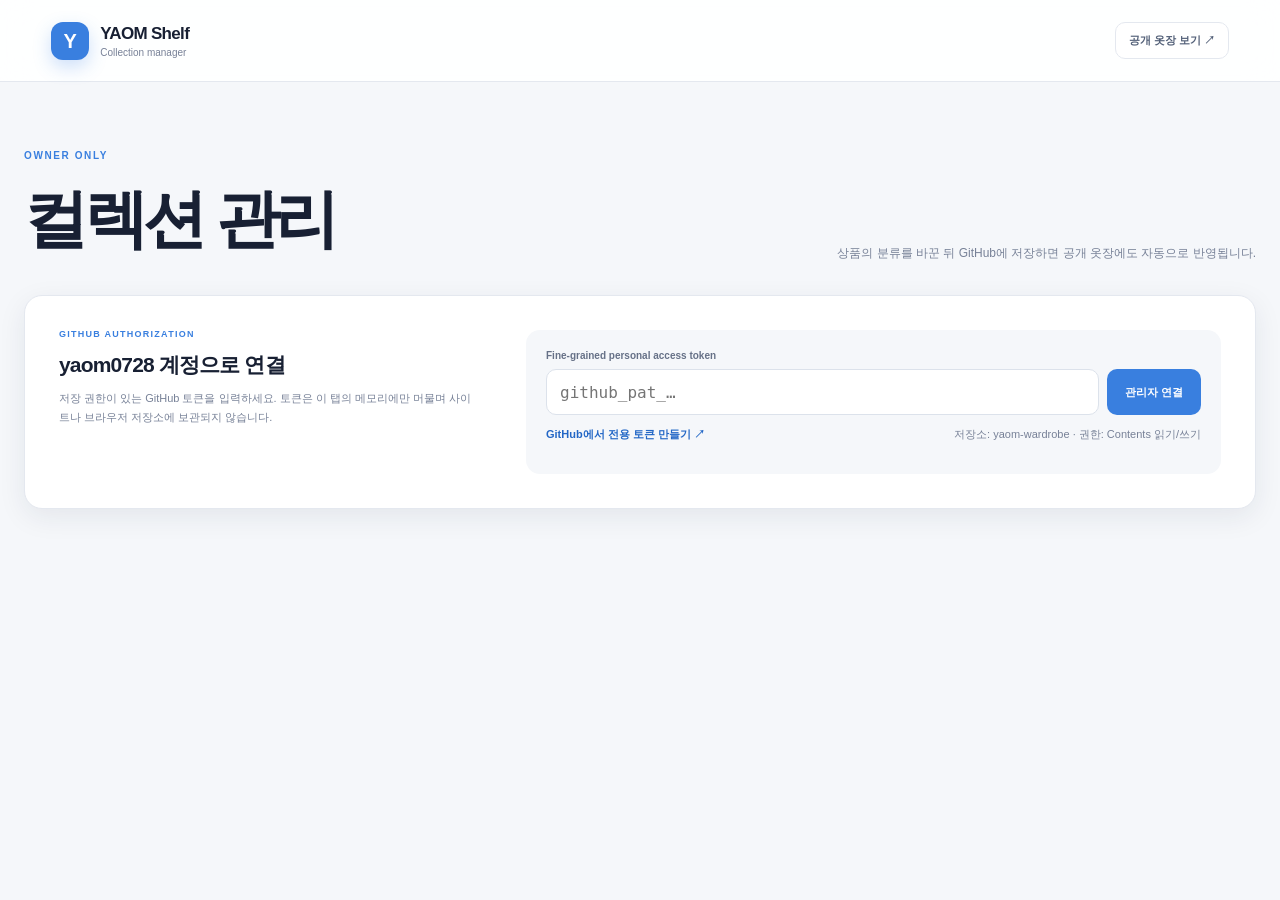
==== admin.html @ 5f0b9f29 "Add owner-only collection manager" ====
<!doctype html>
<html lang="ko">
<head>
  <meta charset="UTF-8">
  <meta name="viewport" content="width=device-width,initial-scale=1">
  <meta name="robots" content="noindex,nofollow">
  <meta name="theme-color" content="#f5f7fa">
  <title>야옴 옷장 — 컬렉션 관리</title>
  <link rel="preconnect" href="https://booth.pximg.net">
  <link rel="stylesheet" href="styles.css?v=20260920-admin">
  <link rel="stylesheet" href="theme.css?v=20260920-admin">
  <link rel="stylesheet" href="admin.css?v=20260920-admin">
</head>
<body class="admin-page">
  <header class="admin-header">
    <a class="admin-brand" href="./"><span class="brand-mark">Y</span><span><strong>YAOM Shelf</strong><small>Collection manager</small></span></a>
    <a class="back-link" href="./">공개 옷장 보기 ↗</a>
  </header>

  <main class="admin-shell">
    <section class="admin-intro">
      <p>OWNER ONLY</p>
      <h1>컬렉션 관리</h1>
      <span>상품의 분류를 바꾼 뒤 GitHub에 저장하면 공개 옷장에도 자동으로 반영됩니다.</span>
    </section>

    <section id="login-panel" class="login-panel" aria-labelledby="login-title">
      <div>
        <p class="panel-label">GITHUB AUTHORIZATION</p>
        <h2 id="login-title">yaom0728 계정으로 연결</h2>
        <p>저장 권한이 있는 GitHub 토큰을 입력하세요. 토큰은 이 탭의 메모리에만 머물며 사이트나 브라우저 저장소에 보관되지 않습니다.</p>
      </div>
      <div class="token-box">
        <label for="github-token">Fine-grained personal access token</label>
        <div><input id="github-token" type="password" autocomplete="off" spellcheck="false" placeholder="github_pat_…"><button id="connect" type="button">관리자 연결</button></div>
        <p><a href="https://github.com/settings/personal-access-tokens/new" target="_blank" rel="noopener">GitHub에서 전용 토큰 만들기 ↗</a><span>저장소: yaom-wardrobe · 권한: Contents 읽기/쓰기</span></p>
        <strong id="login-message" class="form-message" role="status"></strong>
      </div>
    </section>

    <section id="editor" class="editor" hidden>
      <div class="owner-strip">
        <div><span class="owner-dot"></span><strong id="owner-name">yaom0728</strong><small>관리자 연결됨</small></div>
        <button id="disconnect" type="button">연결 해제</button>
      </div>

      <div class="editor-toolbar">
        <label class="admin-search" for="admin-search"><span>⌕</span><input id="admin-search" type="search" placeholder="상품명 · 판매자 · 상품 번호 검색"></label>
        <select id="admin-category" aria-label="카테고리 필터"><option value="">모든 카테고리</option></select>
        <label class="changed-toggle"><input id="changed-only" type="checkbox"><span>변경한 상품만</span></label>
      </div>

      <div class="editor-summary">
        <p><strong id="admin-count">0</strong>개의 상품</p>
        <p><strong id="changed-count">0</strong>개 변경됨</p>
      </div>

      <div id="admin-grid" class="admin-grid"></div>
      <div id="admin-empty" class="admin-empty" hidden>조건에 맞는 상품이 없어요.</div>

      <div class="save-dock">
        <div><strong id="dock-count">변경 사항 없음</strong><span>저장하면 GitHub Pages에 수 분 내 반영됩니다.</span></div>
        <button id="save-collections" type="button" disabled>컬렉션 저장</button>
      </div>
      <p id="save-message" class="save-message" role="status"></p>
    </section>
  </main>

  <script src="data.js?v=20260920-admin"></script>
  <script src="admin.js?v=20260920-admin"></script>
</body>
</html>
---- styles.css ----
:root{--bg:#f5f7fa;--surface:#fff;--soft:#f0f3f7;--soft-blue:#eaf2ff;--ink:#182033;--muted:#778197;--line:#e4e8ef;--accent:#367ee8;--accent-strong:#2368d1;--danger:#e3505b;--sidebar:270px;--columns:4;--radius:14px;--shadow:0 8px 28px rgba(28,43,70,.08)}
*{box-sizing:border-box}html{scroll-behavior:smooth}body{margin:0;background:var(--bg);color:var(--ink);font-family:"Pretendard Variable","Pretendard","Noto Sans KR",Arial,sans-serif;-webkit-font-smoothing:antialiased}button,input,select{font:inherit}button,select{cursor:pointer}a{color:inherit}.mobile-menu,.scrim{display:none}
.sidebar{position:fixed;inset:0 auto 0 0;width:var(--sidebar);background:#f8f9fb;border-right:1px solid var(--line);z-index:30;display:flex;flex-direction:column}.brand{height:82px;display:flex;align-items:center;gap:12px;padding:0 24px;text-decoration:none}.brand-mark{display:grid;place-items:center;width:38px;height:38px;border-radius:12px;background:var(--accent);color:#fff;font:900 20px/1 Arial;box-shadow:0 7px 18px rgba(54,126,232,.25)}.brand strong{display:block;font-size:18px;letter-spacing:-.035em}.brand small{display:block;color:var(--muted);font-size:11px;margin-top:4px}.side-scroll{overflow:auto;padding:10px 16px 28px}.side-section{margin-bottom:26px}.side-label{margin:0 10px 9px;color:#8690a3;font-size:10px;font-weight:800;letter-spacing:.04em}.side-nav{display:grid;gap:3px}.side-item{width:100%;height:44px;padding:0 12px;border:0;border-radius:11px;background:transparent;color:#4d586e;display:grid;grid-template-columns:25px 1fr auto;align-items:center;text-align:left;font-size:13px;transition:.16s}.side-item:hover{background:#eef1f5;color:var(--ink)}.side-item.active{background:var(--soft-blue);color:var(--accent-strong);font-weight:800}.side-item b{color:#929bad;font-size:11px;font-weight:600}.side-item.active b{color:var(--accent)}.side-icon{display:grid;place-items:center;width:20px;height:20px;font:800 13px/1 Arial}.side-note{border-top:1px solid var(--line);padding-top:23px}.side-note p:last-child{margin:0 10px;color:#929bad;font-size:11px;line-height:1.7}.sidebar-foot{margin-top:auto;height:60px;border-top:1px solid var(--line);display:flex;align-items:center;padding:0 26px;gap:8px;color:#667187;font-size:11px}.sidebar-foot small{margin-left:auto;color:#98a1b2;font-size:9px}.sync-dot{width:7px;height:7px;border-radius:50%;background:#53bd86;box-shadow:0 0 0 4px rgba(83,189,134,.12)}
.workspace{margin-left:var(--sidebar);min-height:100vh}.topbar{height:82px;padding:0 clamp(28px,3.4vw,60px);display:flex;align-items:center;justify-content:space-between;background:rgba(245,247,250,.88);backdrop-filter:blur(18px);position:sticky;top:0;z-index:20;border-bottom:1px solid rgba(228,232,239,.75)}.topbar p{margin:0 0 3px;color:var(--accent);font-size:9px;font-weight:900;letter-spacing:.14em}.topbar h1{margin:0;font-size:17px;letter-spacing:-.04em}.booth-link{text-decoration:none;font-size:11px;font-weight:800;padding:10px 13px;border:1px solid var(--line);border-radius:10px;background:#fff}.booth-link:hover{border-color:#b9cbe9;color:var(--accent-strong)}
.library{background:var(--surface);min-height:calc(100vh - 82px);padding:44px clamp(28px,3.4vw,60px) 80px}.intro{display:grid;grid-template-columns:minmax(430px,1.4fr) minmax(260px,.6fr);align-items:end;gap:50px;max-width:1450px}.eyebrow{margin:0 0 14px;color:var(--accent);font:800 10px/1 Arial;letter-spacing:.16em}.intro h2{margin:0;font-size:clamp(36px,4.3vw,68px);line-height:1.04;letter-spacing:-.07em}.intro>p{margin:0 0 7px;color:var(--muted);font-size:12px;line-height:1.75;max-width:420px}
.control-panel{margin-top:42px;display:grid;grid-template-columns:minmax(360px,1.4fr) minmax(520px,1fr);gap:12px;align-items:center}.search-box{height:52px;border:1px solid #dce2eb;border-radius:13px;background:var(--bg);display:flex;align-items:center;gap:13px;padding:0 15px;color:#68748b;transition:.15s}.search-box:focus-within{border-color:#9dbdec;box-shadow:0 0 0 3px rgba(54,126,232,.09);background:#fff}.search-box>span{font-size:24px;transform:rotate(-18deg)}.search-box input{min-width:0;flex:1;border:0;outline:0;background:transparent;color:var(--ink);font-size:13px}.search-box input::placeholder{color:#9ba4b5}.search-box kbd{border:0;background:#fff;color:#9aa3b3;border-radius:6px;padding:4px 8px;font:11px Arial;box-shadow:0 1px 4px rgba(20,31,49,.08)}.control-row{display:grid;grid-template-columns:1fr 1.15fr 115px 120px;gap:8px}.control-row select{min-width:0;height:44px;border:1px solid var(--line);border-radius:10px;background:#fff;color:#59647a;padding:0 11px;font-size:11px;outline:0}.control-row select:focus{border-color:#9dbdec}.density{height:44px;display:flex;align-items:center;gap:8px;padding:0 10px;border:1px solid var(--line);border-radius:10px;color:#7c879b;font-size:11px}.density input{width:100%;accent-color:var(--accent)}
.result-bar{margin-top:28px;padding:0 2px 17px;border-bottom:1px solid var(--line);display:flex;justify-content:space-between;align-items:center}.result-bar>div{display:flex;align-items:baseline;gap:4px}.result-bar strong{font-size:17px}.result-bar span{font-size:12px}.result-bar em{font-style:normal;color:var(--muted);font-size:11px;margin-left:12px;padding-left:12px;border-left:1px solid var(--line)}.result-bar button,.filter-chips button,.empty-state button{border:0;background:transparent;color:var(--accent-strong);font-size:11px;font-weight:800}.filter-chips{min-height:10px;display:flex;gap:6px;flex-wrap:wrap;padding-top:12px}.filter-chips:empty{display:none}.filter-chips button{padding:7px 10px;background:var(--soft-blue);border-radius:99px}.product-grid{--gap:18px;display:grid;grid-template-columns:repeat(var(--columns),minmax(0,1fr));gap:36px var(--gap);padding-top:24px}.product-card{min-width:0;position:relative}.thumb{position:relative;display:block;aspect-ratio:1/1;overflow:hidden;border-radius:var(--radius);background:var(--soft);box-shadow:inset 0 0 0 1px rgba(0,0,0,.025)}.thumb img{width:100%;height:100%;object-fit:cover;display:block;transition:transform .28s,filter .28s}.product-card:hover .thumb img{transform:scale(1.025);filter:saturate(1.05)}.thumb:after{content:"";position:absolute;inset:auto 0 0;height:24%;background:linear-gradient(transparent,rgba(9,18,33,.22));opacity:0;transition:.2s}.product-card:hover .thumb:after{opacity:1}.badge{position:absolute;top:10px;left:10px;padding:6px 8px;border-radius:7px;background:rgba(20,29,46,.78);backdrop-filter:blur(8px);color:#fff;font-size:8px;font-weight:900;letter-spacing:.04em}.badge.gift{background:rgba(54,126,232,.92)}.badge.off{background:rgba(210,65,77,.92)}.favorite{position:absolute;right:10px;bottom:10px;width:34px;height:34px;border:0;border-radius:50%;background:rgba(255,255,255,.92);color:#6f7b90;display:grid;place-items:center;font-size:19px;z-index:2;box-shadow:0 3px 12px rgba(20,30,50,.14)}.favorite:hover,.favorite.on{color:#fff;background:var(--accent)}.product-info{padding:13px 2px 0}.shop{display:block;color:#858fa2;text-decoration:none;font-size:10px;white-space:nowrap;overflow:hidden;text-overflow:ellipsis}.shop:hover{color:var(--accent)}.product-title{margin:5px 0 9px;font-size:13px;line-height:1.45;letter-spacing:-.025em;height:38px;display:-webkit-box;-webkit-box-orient:vertical;-webkit-line-clamp:2;overflow:hidden}.meta-row{display:flex;align-items:center;gap:5px;flex-wrap:wrap;min-height:23px}.category-tag,.pack-tag{padding:4px 7px;border-radius:5px;background:#f0f2f5;color:#707b8f;font-size:8px;font-weight:800}.pack-tag{background:var(--soft-blue);color:var(--accent-strong)}.avatar-tags{display:flex;gap:4px;flex-wrap:wrap;margin-top:7px;height:22px;overflow:hidden}.avatar-tags span{padding:4px 7px;border:1px solid #dfe6f0;border-radius:99px;color:#60708a;font-size:8px;white-space:nowrap}.card-action{display:flex;align-items:center;justify-content:center;height:38px;margin-top:11px;border-radius:9px;background:var(--bg);color:#465268;text-decoration:none;font-size:10px;font-weight:800;transition:.15s}.card-action:hover{background:var(--soft-blue);color:var(--accent-strong)}.empty-state{min-height:380px;display:flex;flex-direction:column;align-items:center;justify-content:center;color:#8d97a9;gap:12px}.empty-state>span{font-size:42px;transform:rotate(-16deg)}.empty-state strong{font-size:14px}.empty-state button{padding:10px 16px;border-radius:9px;background:var(--soft-blue)}footer{display:flex;align-items:center;gap:24px;padding:28px clamp(28px,3.4vw,60px);border-top:1px solid var(--line);color:#8a94a5;font-size:10px}footer span{font-weight:900;color:#5f6b7f}footer p{margin:0}footer a{margin-left:auto;text-decoration:none}
@media(max-width:1320px){:root{--columns:3}.control-panel{grid-template-columns:1fr}.control-row{grid-template-columns:1fr 1fr 120px 120px}}
@media(max-width:980px){:root{--sidebar:230px}.intro{grid-template-columns:1fr}.intro>p{display:none}.control-row{grid-template-columns:1fr 1fr}.product-grid{--columns:3}.density{display:none}}
@media(max-width:760px){.mobile-menu{display:grid;place-items:center;position:fixed;right:16px;top:15px;z-index:50;width:40px;height:40px;border:1px solid var(--line);border-radius:10px;background:#fff;color:var(--ink);box-shadow:var(--shadow)}.scrim{display:block;position:fixed;inset:0;background:rgba(14,24,41,.32);backdrop-filter:blur(2px);z-index:25;opacity:0;pointer-events:none;transition:.2s}.scrim.show{opacity:1;pointer-events:auto}.sidebar{transform:translateX(-100%);transition:.22s;box-shadow:var(--shadow)}.sidebar.open{transform:none}.workspace{margin-left:0}.topbar{height:70px;padding:0 70px 0 20px}.topbar .booth-link{display:none}.library{padding:32px 16px 60px}.intro h2{font-size:38px}.control-panel{margin-top:28px}.search-box{min-width:0}.control-row{grid-template-columns:1fr 1fr}.control-row select{min-width:0}.control-row #sort{grid-column:1/-1}.result-bar{margin-top:18px}.product-grid{--columns:2;--gap:9px;gap:28px var(--gap);padding-top:18px}.product-title{font-size:11px}.card-action{height:35px}.avatar-tags{display:none}footer{padding:24px 18px;flex-wrap:wrap}footer p{width:100%}}
---- theme.css ----
:root{--accent:#397fdf;--accent-strong:#2367c6;--soft-blue:#eaf2ff}
---- admin.css ----
.admin-page{min-height:100vh;background:#f5f7fa}.admin-header{height:82px;padding:0 clamp(20px,4vw,64px);display:flex;align-items:center;justify-content:space-between;border-bottom:1px solid var(--line);background:rgba(255,255,255,.9);backdrop-filter:blur(16px);position:sticky;top:0;z-index:20}.admin-brand{display:flex;align-items:center;gap:11px;text-decoration:none}.admin-brand strong{display:block;font-size:17px;letter-spacing:-.04em}.admin-brand small{display:block;color:var(--muted);font-size:10px;margin-top:3px}.back-link{padding:10px 13px;border:1px solid var(--line);border-radius:10px;background:#fff;color:#536078;text-decoration:none;font-size:11px;font-weight:800}.admin-shell{width:min(1500px,calc(100% - 48px));margin:0 auto;padding:54px 0 130px}.admin-intro{display:grid;grid-template-columns:1fr 1fr;align-items:end;gap:40px;margin-bottom:32px}.admin-intro p{grid-column:1/-1;margin:0 0 -25px;color:var(--accent);font:900 10px/1 Arial;letter-spacing:.16em}.admin-intro h1{margin:0;font-size:clamp(38px,5vw,68px);letter-spacing:-.07em}.admin-intro>span{justify-self:end;max-width:430px;color:var(--muted);font-size:12px;line-height:1.7}.login-panel{display:grid;grid-template-columns:.75fr 1.25fr;gap:50px;padding:34px;border:1px solid var(--line);border-radius:18px;background:#fff;box-shadow:var(--shadow)}.panel-label{margin:0 0 12px!important;color:var(--accent)!important;font:900 9px/1 Arial!important;letter-spacing:.14em}.login-panel h2{margin:0 0 10px;font-size:21px;letter-spacing:-.04em}.login-panel p{margin:0;color:var(--muted);font-size:11px;line-height:1.7}.token-box{padding:20px;border-radius:14px;background:var(--bg)}.token-box>label{display:block;margin-bottom:8px;color:#667187;font-size:10px;font-weight:800}.token-box>div{display:grid;grid-template-columns:1fr auto;gap:8px}.token-box input{min-width:0;height:46px;border:1px solid #dce2eb;border-radius:10px;background:#fff;padding:0 13px;outline:0;font-family:ui-monospace,SFMono-Regular,Consolas,monospace}.token-box input:focus{border-color:#9dbdec;box-shadow:0 0 0 3px rgba(54,126,232,.09)}.token-box button,.save-dock button{border:0;border-radius:10px;background:var(--accent);color:#fff;padding:0 18px;font-size:11px;font-weight:900}.token-box button:disabled,.save-dock button:disabled{background:#c9d0dc;cursor:not-allowed}.token-box>p{display:flex;justify-content:space-between;gap:15px;margin-top:10px}.token-box a{color:var(--accent-strong);font-weight:800;text-decoration:none}.form-message{display:block;margin-top:10px;color:var(--danger);font-size:11px}.form-message.ok{color:#268459}.editor{margin-top:20px}.owner-strip{height:56px;padding:0 18px;display:flex;align-items:center;justify-content:space-between;border:1px solid #cfe0f8;border-radius:13px;background:var(--soft-blue)}.owner-strip>div{display:flex;align-items:center;gap:8px}.owner-strip strong{font-size:12px}.owner-strip small{color:#71809a;font-size:10px}.owner-dot{width:8px;height:8px;border-radius:50%;background:#49ad78;box-shadow:0 0 0 4px rgba(73,173,120,.12)}.owner-strip button{border:0;background:transparent;color:#64728a;font-size:10px;font-weight:800}.editor-toolbar{margin-top:18px;display:grid;grid-template-columns:1fr 220px 155px;gap:9px}.admin-search{height:48px;display:flex;align-items:center;gap:11px;padding:0 13px;border:1px solid var(--line);border-radius:11px;background:#fff}.admin-search span{font-size:22px}.admin-search input{width:100%;border:0;outline:0;background:transparent;font-size:12px}.editor-toolbar select{height:48px;border:1px solid var(--line);border-radius:11px;background:#fff;padding:0 12px;color:#59647a;font-size:11px}.changed-toggle{height:48px;display:flex;align-items:center;justify-content:center;gap:7px;border:1px solid var(--line);border-radius:11px;background:#fff;color:#59647a;font-size:11px;font-weight:700}.changed-toggle input{accent-color:var(--accent)}.editor-summary{display:flex;gap:20px;padding:24px 2px 14px;border-bottom:1px solid var(--line)}.editor-summary p{margin:0;color:var(--muted);font-size:11px}.editor-summary strong{color:var(--ink);font-size:16px;margin-right:3px}.admin-grid{display:grid;grid-template-columns:repeat(5,minmax(0,1fr));gap:26px 14px;padding-top:20px}.admin-card{min-width:0;border-radius:14px;background:#fff;border:1px solid var(--line);overflow:hidden;transition:.16s}.admin-card.changed{border-color:#8eb6ed;box-shadow:0 0 0 2px rgba(54,126,232,.1)}.admin-thumb{position:relative;display:block;aspect-ratio:1/1;background:var(--soft);overflow:hidden}.admin-thumb img{width:100%;height:100%;object-fit:cover}.admin-thumb b{position:absolute;left:8px;top:8px;padding:5px 7px;border-radius:6px;background:rgba(23,32,49,.78);color:#fff;font-size:8px}.admin-card-body{padding:12px}.admin-shop{display:block;color:#8993a5;font-size:9px;white-space:nowrap;overflow:hidden;text-overflow:ellipsis}.admin-title{height:35px;margin:5px 0 11px;font-size:11px;line-height:1.5;display:-webkit-box;-webkit-box-orient:vertical;-webkit-line-clamp:2;overflow:hidden}.category-control{display:block}.category-control span{display:block;margin-bottom:6px;color:#7a869b;font-size:8px;font-weight:800}.category-control select{width:100%;height:38px;border:1px solid #dfe4ec;border-radius:9px;background:#f8fafc;padding:0 9px;color:#3f4b60;font-size:10px;font-weight:800;outline:0}.admin-card.changed .category-control select{border-color:#8eb6ed;background:var(--soft-blue);color:var(--accent-strong)}.admin-empty{padding:100px;text-align:center;color:var(--muted);font-size:12px}.save-dock{position:fixed;left:50%;bottom:22px;z-index:30;width:min(720px,calc(100% - 32px));transform:translateX(-50%);display:flex;align-items:center;justify-content:space-between;gap:20px;padding:13px 14px 13px 20px;border:1px solid #d9e0ea;border-radius:15px;background:rgba(255,255,255,.94);backdrop-filter:blur(18px);box-shadow:0 12px 40px rgba(26,39,61,.18)}.save-dock strong{display:block;font-size:12px}.save-dock span{display:block;margin-top:3px;color:var(--muted);font-size:9px}.save-dock button{height:42px}.save-message{position:fixed;right:22px;bottom:92px;z-index:31;max-width:390px;margin:0;padding:11px 14px;border-radius:10px;background:#20324d;color:#fff;font-size:10px;box-shadow:var(--shadow);opacity:0;pointer-events:none;transform:translateY(8px);transition:.2s}.save-message.show{opacity:1;transform:none}.save-message.error{background:#a93f49}
@media(max-width:1200px){.admin-grid{grid-template-columns:repeat(4,minmax(0,1fr))}}@media(max-width:900px){.admin-grid{grid-template-columns:repeat(3,minmax(0,1fr))}.login-panel{grid-template-columns:1fr;gap:25px}.admin-intro{grid-template-columns:1fr}.admin-intro p{margin:0 0 -20px}.admin-intro>span{justify-self:start}.editor-toolbar{grid-template-columns:1fr 1fr}.changed-toggle{grid-column:1/-1}}@media(max-width:620px){.admin-header{height:68px;padding:0 15px}.back-link{font-size:9px}.admin-shell{width:calc(100% - 28px);padding-top:34px}.admin-intro h1{font-size:39px}.login-panel{padding:20px}.token-box{padding:15px}.token-box>div{grid-template-columns:1fr}.token-box button{height:43px}.token-box>p{display:grid}.editor-toolbar{grid-template-columns:1fr}.changed-toggle{grid-column:auto}.admin-grid{grid-template-columns:repeat(2,minmax(0,1fr));gap:10px}.admin-card-body{padding:9px}.save-dock span{display:none}.save-message{left:16px;right:16px;text-align:center}}
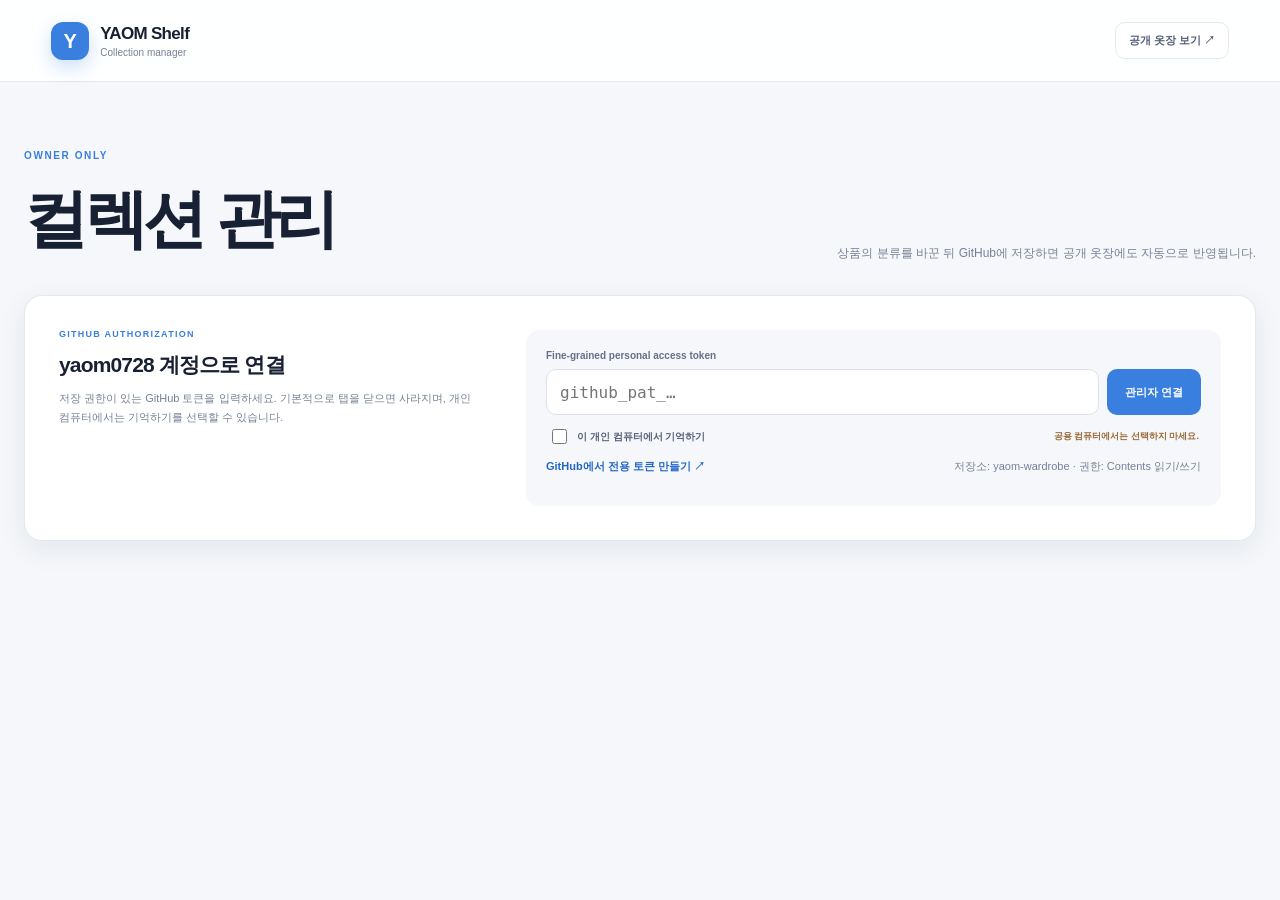
==== commit bb42cbb6: "Remember admin token on personal devices" ====
--- a/admin.html
+++ b/admin.html
@@ -9,7 +9,7 @@
   <link rel="preconnect" href="https://booth.pximg.net">
   <link rel="stylesheet" href="styles.css?v=20260920-admin">
   <link rel="stylesheet" href="theme.css?v=20260920-admin">
-  <link rel="stylesheet" href="admin.css?v=20260920-admin">
+  <link rel="stylesheet" href="admin.css?v=20260920-remember">
 </head>
 <body class="admin-page">
   <header class="admin-header">
@@ -28,11 +28,12 @@
       <div>
         <p class="panel-label">GITHUB AUTHORIZATION</p>
         <h2 id="login-title">yaom0728 계정으로 연결</h2>
-        <p>저장 권한이 있는 GitHub 토큰을 입력하세요. 토큰은 이 탭의 메모리에만 머물며 사이트나 브라우저 저장소에 보관되지 않습니다.</p>
+        <p>저장 권한이 있는 GitHub 토큰을 입력하세요. 기본적으로 탭을 닫으면 사라지며, 개인 컴퓨터에서는 기억하기를 선택할 수 있습니다.</p>
       </div>
       <div class="token-box">
         <label for="github-token">Fine-grained personal access token</label>
         <div><input id="github-token" type="password" autocomplete="off" spellcheck="false" placeholder="github_pat_…"><button id="connect" type="button">관리자 연결</button></div>
+        <label class="remember-token"><input id="remember-token" type="checkbox"><span>이 개인 컴퓨터에서 기억하기</span><small>공용 컴퓨터에서는 선택하지 마세요.</small></label>
         <p><a href="https://github.com/settings/personal-access-tokens/new" target="_blank" rel="noopener">GitHub에서 전용 토큰 만들기 ↗</a><span>저장소: yaom-wardrobe · 권한: Contents 읽기/쓰기</span></p>
         <strong id="login-message" class="form-message" role="status"></strong>
       </div>
@@ -67,6 +68,6 @@
   </main>
 
   <script src="data.js?v=20260920-admin"></script>
-  <script src="admin.js?v=20260920-admin"></script>
+  <script src="admin.js?v=20260920-remember"></script>
 </body>
 </html>
--- a/admin.css
+++ b/admin.css
@@ -1,2 +1,2 @@
-.admin-page{min-height:100vh;background:#f5f7fa}.admin-header{height:82px;padding:0 clamp(20px,4vw,64px);display:flex;align-items:center;justify-content:space-between;border-bottom:1px solid var(--line);background:rgba(255,255,255,.9);backdrop-filter:blur(16px);position:sticky;top:0;z-index:20}.admin-brand{display:flex;align-items:center;gap:11px;text-decoration:none}.admin-brand strong{display:block;font-size:17px;letter-spacing:-.04em}.admin-brand small{display:block;color:var(--muted);font-size:10px;margin-top:3px}.back-link{padding:10px 13px;border:1px solid var(--line);border-radius:10px;background:#fff;color:#536078;text-decoration:none;font-size:11px;font-weight:800}.admin-shell{width:min(1500px,calc(100% - 48px));margin:0 auto;padding:54px 0 130px}.admin-intro{display:grid;grid-template-columns:1fr 1fr;align-items:end;gap:40px;margin-bottom:32px}.admin-intro p{grid-column:1/-1;margin:0 0 -25px;color:var(--accent);font:900 10px/1 Arial;letter-spacing:.16em}.admin-intro h1{margin:0;font-size:clamp(38px,5vw,68px);letter-spacing:-.07em}.admin-intro>span{justify-self:end;max-width:430px;color:var(--muted);font-size:12px;line-height:1.7}.login-panel{display:grid;grid-template-columns:.75fr 1.25fr;gap:50px;padding:34px;border:1px solid var(--line);border-radius:18px;background:#fff;box-shadow:var(--shadow)}.panel-label{margin:0 0 12px!important;color:var(--accent)!important;font:900 9px/1 Arial!important;letter-spacing:.14em}.login-panel h2{margin:0 0 10px;font-size:21px;letter-spacing:-.04em}.login-panel p{margin:0;color:var(--muted);font-size:11px;line-height:1.7}.token-box{padding:20px;border-radius:14px;background:var(--bg)}.token-box>label{display:block;margin-bottom:8px;color:#667187;font-size:10px;font-weight:800}.token-box>div{display:grid;grid-template-columns:1fr auto;gap:8px}.token-box input{min-width:0;height:46px;border:1px solid #dce2eb;border-radius:10px;background:#fff;padding:0 13px;outline:0;font-family:ui-monospace,SFMono-Regular,Consolas,monospace}.token-box input:focus{border-color:#9dbdec;box-shadow:0 0 0 3px rgba(54,126,232,.09)}.token-box button,.save-dock button{border:0;border-radius:10px;background:var(--accent);color:#fff;padding:0 18px;font-size:11px;font-weight:900}.token-box button:disabled,.save-dock button:disabled{background:#c9d0dc;cursor:not-allowed}.token-box>p{display:flex;justify-content:space-between;gap:15px;margin-top:10px}.token-box a{color:var(--accent-strong);font-weight:800;text-decoration:none}.form-message{display:block;margin-top:10px;color:var(--danger);font-size:11px}.form-message.ok{color:#268459}.editor{margin-top:20px}.owner-strip{height:56px;padding:0 18px;display:flex;align-items:center;justify-content:space-between;border:1px solid #cfe0f8;border-radius:13px;background:var(--soft-blue)}.owner-strip>div{display:flex;align-items:center;gap:8px}.owner-strip strong{font-size:12px}.owner-strip small{color:#71809a;font-size:10px}.owner-dot{width:8px;height:8px;border-radius:50%;background:#49ad78;box-shadow:0 0 0 4px rgba(73,173,120,.12)}.owner-strip button{border:0;background:transparent;color:#64728a;font-size:10px;font-weight:800}.editor-toolbar{margin-top:18px;display:grid;grid-template-columns:1fr 220px 155px;gap:9px}.admin-search{height:48px;display:flex;align-items:center;gap:11px;padding:0 13px;border:1px solid var(--line);border-radius:11px;background:#fff}.admin-search span{font-size:22px}.admin-search input{width:100%;border:0;outline:0;background:transparent;font-size:12px}.editor-toolbar select{height:48px;border:1px solid var(--line);border-radius:11px;background:#fff;padding:0 12px;color:#59647a;font-size:11px}.changed-toggle{height:48px;display:flex;align-items:center;justify-content:center;gap:7px;border:1px solid var(--line);border-radius:11px;background:#fff;color:#59647a;font-size:11px;font-weight:700}.changed-toggle input{accent-color:var(--accent)}.editor-summary{display:flex;gap:20px;padding:24px 2px 14px;border-bottom:1px solid var(--line)}.editor-summary p{margin:0;color:var(--muted);font-size:11px}.editor-summary strong{color:var(--ink);font-size:16px;margin-right:3px}.admin-grid{display:grid;grid-template-columns:repeat(5,minmax(0,1fr));gap:26px 14px;padding-top:20px}.admin-card{min-width:0;border-radius:14px;background:#fff;border:1px solid var(--line);overflow:hidden;transition:.16s}.admin-card.changed{border-color:#8eb6ed;box-shadow:0 0 0 2px rgba(54,126,232,.1)}.admin-thumb{position:relative;display:block;aspect-ratio:1/1;background:var(--soft);overflow:hidden}.admin-thumb img{width:100%;height:100%;object-fit:cover}.admin-thumb b{position:absolute;left:8px;top:8px;padding:5px 7px;border-radius:6px;background:rgba(23,32,49,.78);color:#fff;font-size:8px}.admin-card-body{padding:12px}.admin-shop{display:block;color:#8993a5;font-size:9px;white-space:nowrap;overflow:hidden;text-overflow:ellipsis}.admin-title{height:35px;margin:5px 0 11px;font-size:11px;line-height:1.5;display:-webkit-box;-webkit-box-orient:vertical;-webkit-line-clamp:2;overflow:hidden}.category-control{display:block}.category-control span{display:block;margin-bottom:6px;color:#7a869b;font-size:8px;font-weight:800}.category-control select{width:100%;height:38px;border:1px solid #dfe4ec;border-radius:9px;background:#f8fafc;padding:0 9px;color:#3f4b60;font-size:10px;font-weight:800;outline:0}.admin-card.changed .category-control select{border-color:#8eb6ed;background:var(--soft-blue);color:var(--accent-strong)}.admin-empty{padding:100px;text-align:center;color:var(--muted);font-size:12px}.save-dock{position:fixed;left:50%;bottom:22px;z-index:30;width:min(720px,calc(100% - 32px));transform:translateX(-50%);display:flex;align-items:center;justify-content:space-between;gap:20px;padding:13px 14px 13px 20px;border:1px solid #d9e0ea;border-radius:15px;background:rgba(255,255,255,.94);backdrop-filter:blur(18px);box-shadow:0 12px 40px rgba(26,39,61,.18)}.save-dock strong{display:block;font-size:12px}.save-dock span{display:block;margin-top:3px;color:var(--muted);font-size:9px}.save-dock button{height:42px}.save-message{position:fixed;right:22px;bottom:92px;z-index:31;max-width:390px;margin:0;padding:11px 14px;border-radius:10px;background:#20324d;color:#fff;font-size:10px;box-shadow:var(--shadow);opacity:0;pointer-events:none;transform:translateY(8px);transition:.2s}.save-message.show{opacity:1;transform:none}.save-message.error{background:#a93f49}
+.admin-page{min-height:100vh;background:#f5f7fa}.admin-header{height:82px;padding:0 clamp(20px,4vw,64px);display:flex;align-items:center;justify-content:space-between;border-bottom:1px solid var(--line);background:rgba(255,255,255,.9);backdrop-filter:blur(16px);position:sticky;top:0;z-index:20}.admin-brand{display:flex;align-items:center;gap:11px;text-decoration:none}.admin-brand strong{display:block;font-size:17px;letter-spacing:-.04em}.admin-brand small{display:block;color:var(--muted);font-size:10px;margin-top:3px}.back-link{padding:10px 13px;border:1px solid var(--line);border-radius:10px;background:#fff;color:#536078;text-decoration:none;font-size:11px;font-weight:800}.admin-shell{width:min(1500px,calc(100% - 48px));margin:0 auto;padding:54px 0 130px}.admin-intro{display:grid;grid-template-columns:1fr 1fr;align-items:end;gap:40px;margin-bottom:32px}.admin-intro p{grid-column:1/-1;margin:0 0 -25px;color:var(--accent);font:900 10px/1 Arial;letter-spacing:.16em}.admin-intro h1{margin:0;font-size:clamp(38px,5vw,68px);letter-spacing:-.07em}.admin-intro>span{justify-self:end;max-width:430px;color:var(--muted);font-size:12px;line-height:1.7}.login-panel{display:grid;grid-template-columns:.75fr 1.25fr;gap:50px;padding:34px;border:1px solid var(--line);border-radius:18px;background:#fff;box-shadow:var(--shadow)}.panel-label{margin:0 0 12px!important;color:var(--accent)!important;font:900 9px/1 Arial!important;letter-spacing:.14em}.login-panel h2{margin:0 0 10px;font-size:21px;letter-spacing:-.04em}.login-panel p{margin:0;color:var(--muted);font-size:11px;line-height:1.7}.token-box{padding:20px;border-radius:14px;background:var(--bg)}.token-box>label{display:block;margin-bottom:8px;color:#667187;font-size:10px;font-weight:800}.token-box>div{display:grid;grid-template-columns:1fr auto;gap:8px}.token-box input{min-width:0;height:46px;border:1px solid #dce2eb;border-radius:10px;background:#fff;padding:0 13px;outline:0;font-family:ui-monospace,SFMono-Regular,Consolas,monospace}.token-box input:focus{border-color:#9dbdec;box-shadow:0 0 0 3px rgba(54,126,232,.09)}.token-box button,.save-dock button{border:0;border-radius:10px;background:var(--accent);color:#fff;padding:0 18px;font-size:11px;font-weight:900}.token-box button:disabled,.save-dock button:disabled{background:#c9d0dc;cursor:not-allowed}.remember-token{display:flex!important;align-items:center;gap:7px;margin:11px 2px 0!important;color:#566278!important;font-size:10px!important;cursor:pointer}.remember-token input{width:15px;height:15px;padding:0;accent-color:var(--accent)}.remember-token small{margin-left:auto;color:#9a6a38;font-size:9px;font-weight:600}.token-box>p{display:flex;justify-content:space-between;gap:15px;margin-top:10px}.token-box a{color:var(--accent-strong);font-weight:800;text-decoration:none}.form-message{display:block;margin-top:10px;color:var(--danger);font-size:11px}.form-message.ok{color:#268459}.editor{margin-top:20px}.owner-strip{height:56px;padding:0 18px;display:flex;align-items:center;justify-content:space-between;border:1px solid #cfe0f8;border-radius:13px;background:var(--soft-blue)}.owner-strip>div{display:flex;align-items:center;gap:8px}.owner-strip strong{font-size:12px}.owner-strip small{color:#71809a;font-size:10px}.owner-dot{width:8px;height:8px;border-radius:50%;background:#49ad78;box-shadow:0 0 0 4px rgba(73,173,120,.12)}.owner-strip button{border:0;background:transparent;color:#64728a;font-size:10px;font-weight:800}.editor-toolbar{margin-top:18px;display:grid;grid-template-columns:1fr 220px 155px;gap:9px}.admin-search{height:48px;display:flex;align-items:center;gap:11px;padding:0 13px;border:1px solid var(--line);border-radius:11px;background:#fff}.admin-search span{font-size:22px}.admin-search input{width:100%;border:0;outline:0;background:transparent;font-size:12px}.editor-toolbar select{height:48px;border:1px solid var(--line);border-radius:11px;background:#fff;padding:0 12px;color:#59647a;font-size:11px}.changed-toggle{height:48px;display:flex;align-items:center;justify-content:center;gap:7px;border:1px solid var(--line);border-radius:11px;background:#fff;color:#59647a;font-size:11px;font-weight:700}.changed-toggle input{accent-color:var(--accent)}.editor-summary{display:flex;gap:20px;padding:24px 2px 14px;border-bottom:1px solid var(--line)}.editor-summary p{margin:0;color:var(--muted);font-size:11px}.editor-summary strong{color:var(--ink);font-size:16px;margin-right:3px}.admin-grid{display:grid;grid-template-columns:repeat(5,minmax(0,1fr));gap:26px 14px;padding-top:20px}.admin-card{min-width:0;border-radius:14px;background:#fff;border:1px solid var(--line);overflow:hidden;transition:.16s}.admin-card.changed{border-color:#8eb6ed;box-shadow:0 0 0 2px rgba(54,126,232,.1)}.admin-thumb{position:relative;display:block;aspect-ratio:1/1;background:var(--soft);overflow:hidden}.admin-thumb img{width:100%;height:100%;object-fit:cover}.admin-thumb b{position:absolute;left:8px;top:8px;padding:5px 7px;border-radius:6px;background:rgba(23,32,49,.78);color:#fff;font-size:8px}.admin-card-body{padding:12px}.admin-shop{display:block;color:#8993a5;font-size:9px;white-space:nowrap;overflow:hidden;text-overflow:ellipsis}.admin-title{height:35px;margin:5px 0 11px;font-size:11px;line-height:1.5;display:-webkit-box;-webkit-box-orient:vertical;-webkit-line-clamp:2;overflow:hidden}.category-control{display:block}.category-control span{display:block;margin-bottom:6px;color:#7a869b;font-size:8px;font-weight:800}.category-control select{width:100%;height:38px;border:1px solid #dfe4ec;border-radius:9px;background:#f8fafc;padding:0 9px;color:#3f4b60;font-size:10px;font-weight:800;outline:0}.admin-card.changed .category-control select{border-color:#8eb6ed;background:var(--soft-blue);color:var(--accent-strong)}.admin-empty{padding:100px;text-align:center;color:var(--muted);font-size:12px}.save-dock{position:fixed;left:50%;bottom:22px;z-index:30;width:min(720px,calc(100% - 32px));transform:translateX(-50%);display:flex;align-items:center;justify-content:space-between;gap:20px;padding:13px 14px 13px 20px;border:1px solid #d9e0ea;border-radius:15px;background:rgba(255,255,255,.94);backdrop-filter:blur(18px);box-shadow:0 12px 40px rgba(26,39,61,.18)}.save-dock strong{display:block;font-size:12px}.save-dock span{display:block;margin-top:3px;color:var(--muted);font-size:9px}.save-dock button{height:42px}.save-message{position:fixed;right:22px;bottom:92px;z-index:31;max-width:390px;margin:0;padding:11px 14px;border-radius:10px;background:#20324d;color:#fff;font-size:10px;box-shadow:var(--shadow);opacity:0;pointer-events:none;transform:translateY(8px);transition:.2s}.save-message.show{opacity:1;transform:none}.save-message.error{background:#a93f49}
 @media(max-width:1200px){.admin-grid{grid-template-columns:repeat(4,minmax(0,1fr))}}@media(max-width:900px){.admin-grid{grid-template-columns:repeat(3,minmax(0,1fr))}.login-panel{grid-template-columns:1fr;gap:25px}.admin-intro{grid-template-columns:1fr}.admin-intro p{margin:0 0 -20px}.admin-intro>span{justify-self:start}.editor-toolbar{grid-template-columns:1fr 1fr}.changed-toggle{grid-column:1/-1}}@media(max-width:620px){.admin-header{height:68px;padding:0 15px}.back-link{font-size:9px}.admin-shell{width:calc(100% - 28px);padding-top:34px}.admin-intro h1{font-size:39px}.login-panel{padding:20px}.token-box{padding:15px}.token-box>div{grid-template-columns:1fr}.token-box button{height:43px}.token-box>p{display:grid}.editor-toolbar{grid-template-columns:1fr}.changed-toggle{grid-column:auto}.admin-grid{grid-template-columns:repeat(2,minmax(0,1fr));gap:10px}.admin-card-body{padding:9px}.save-dock span{display:none}.save-message{left:16px;right:16px;text-align:center}}
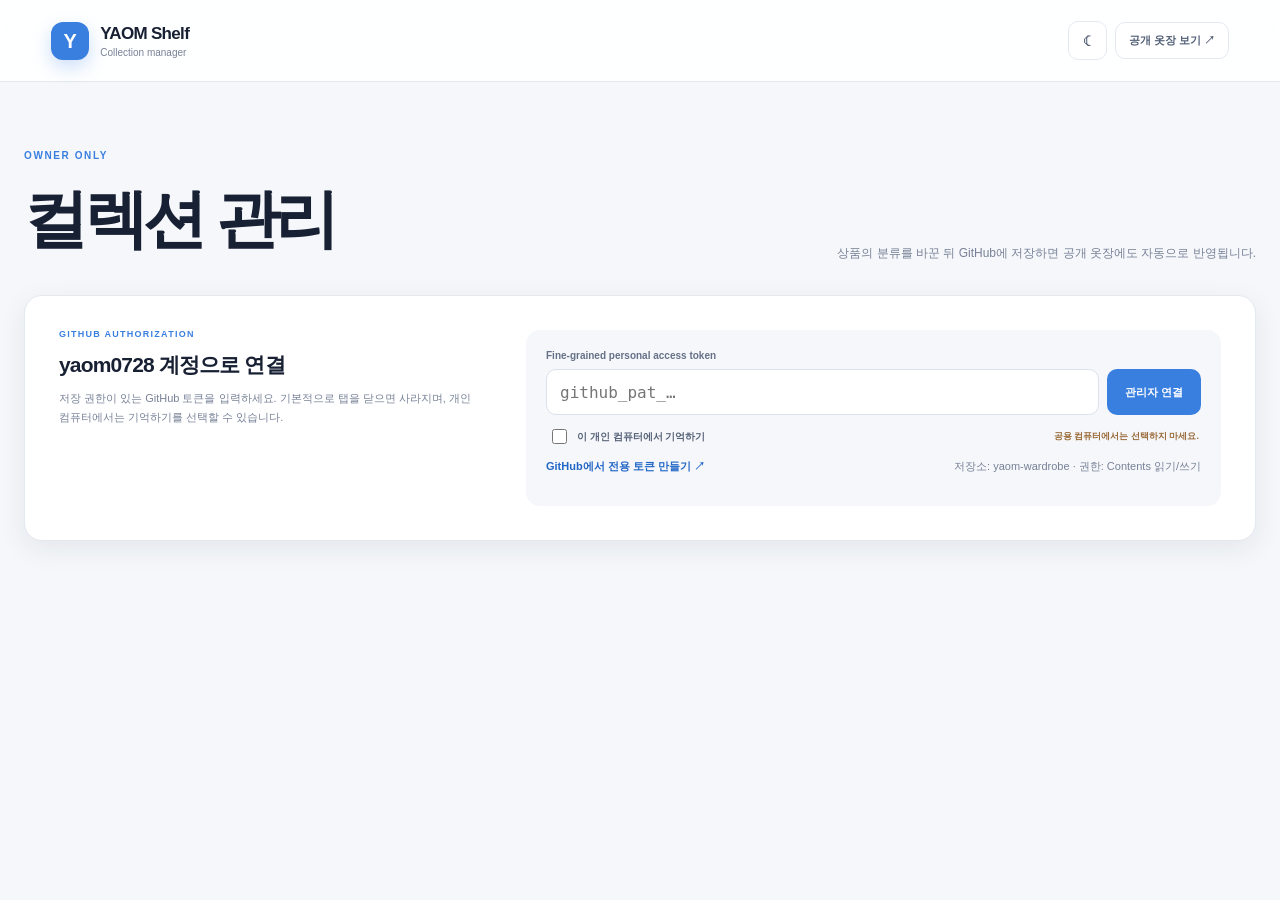
==== commit e7c0b3c1: "Add custom collections and dark mode # Conflicts: #	collections.json" ====
--- a/admin.html
+++ b/admin.html
@@ -6,15 +6,16 @@
   <meta name="robots" content="noindex,nofollow">
   <meta name="theme-color" content="#f5f7fa">
   <title>야옴 옷장 — 컬렉션 관리</title>
+  <script src="theme.js?v=20260920-collections"></script>
   <link rel="preconnect" href="https://booth.pximg.net">
   <link rel="stylesheet" href="styles.css?v=20260920-admin">
-  <link rel="stylesheet" href="theme.css?v=20260920-admin">
-  <link rel="stylesheet" href="admin.css?v=20260920-remember">
+  <link rel="stylesheet" href="theme.css?v=20260920-collections">
+  <link rel="stylesheet" href="admin.css?v=20260920-collections">
 </head>
 <body class="admin-page">
   <header class="admin-header">
     <a class="admin-brand" href="./"><span class="brand-mark">Y</span><span><strong>YAOM Shelf</strong><small>Collection manager</small></span></a>
-    <a class="back-link" href="./">공개 옷장 보기 ↗</a>
+    <div class="admin-actions"><button id="theme-toggle" class="theme-toggle" type="button" aria-label="다크 모드로 전환">☾</button><a class="back-link" href="./">공개 옷장 보기 ↗</a></div>
   </header>
 
   <main class="admin-shell">
@@ -45,6 +46,12 @@
         <button id="disconnect" type="button">연결 해제</button>
       </div>
 
+      <section class="collection-builder" aria-labelledby="collection-builder-title">
+        <div><p class="panel-label">CUSTOM COLLECTIONS</p><h2 id="collection-builder-title">내 컬렉션</h2><span>새 컬렉션을 만든 뒤 상품 카드에서 선택하세요.</span></div>
+        <form id="collection-form"><input id="collection-name" type="text" maxlength="30" autocomplete="off" placeholder="예: 동양풍, 여름 코디"><button type="submit">컬렉션 추가</button></form>
+        <div id="custom-collections" class="custom-collections"></div>
+      </section>
+
       <div class="editor-toolbar">
         <label class="admin-search" for="admin-search"><span>⌕</span><input id="admin-search" type="search" placeholder="상품명 · 판매자 · 상품 번호 검색"></label>
         <select id="admin-category" aria-label="카테고리 필터"><option value="">모든 카테고리</option></select>
@@ -68,6 +75,6 @@
   </main>
 
   <script src="data.js?v=20260920-admin"></script>
-  <script src="admin.js?v=20260920-remember"></script>
+  <script src="admin.js?v=20260920-collections"></script>
 </body>
 </html>
--- a/theme.css
+++ b/theme.css
@@ -1 +1,11 @@
 :root{--accent:#397fdf;--accent-strong:#2367c6;--soft-blue:#eaf2ff}
+
+.top-actions,.admin-actions{display:flex;align-items:center;gap:8px}.theme-toggle{width:39px;height:39px;border:1px solid var(--line);border-radius:10px;background:#fff;color:#566278;font-size:17px;line-height:1;display:grid;place-items:center;cursor:pointer;transition:.15s}.theme-toggle:hover{border-color:#a9bee0;color:var(--accent);transform:translateY(-1px)}
+
+:root[data-theme="dark"]{--bg:#0e131d;--surface:#141b27;--soft:#1a2331;--soft-blue:#182b46;--ink:#e9eef7;--muted:#8f9bb0;--line:#263142;--accent:#5b9cf2;--accent-strong:#7ab1fa;--shadow:0 12px 34px rgba(0,0,0,.3)}
+:root[data-theme="dark"] body,:root[data-theme="dark"] .admin-page{background:var(--bg);color:var(--ink)}
+:root[data-theme="dark"] .sidebar{background:#101722}:root[data-theme="dark"] .topbar{background:rgba(14,19,29,.9)}:root[data-theme="dark"] .library{background:var(--surface)}:root[data-theme="dark"] .side-item{color:#a9b4c6}:root[data-theme="dark"] .side-item:hover{background:#192231}:root[data-theme="dark"] .side-item.active{background:var(--soft-blue);color:var(--accent-strong)}
+:root[data-theme="dark"] .booth-link,:root[data-theme="dark"] .mobile-menu,:root[data-theme="dark"] .theme-toggle,:root[data-theme="dark"] .search-box,:root[data-theme="dark"] .search-box kbd,:root[data-theme="dark"] .control-row select,:root[data-theme="dark"] .density{background:#151d29;color:#c0cad9;border-color:var(--line)}:root[data-theme="dark"] .search-box:focus-within{background:#182231;border-color:#416fae}:root[data-theme="dark"] .search-box input{color:var(--ink)}
+:root[data-theme="dark"] .category-tag{background:#202a38;color:#a8b4c7}:root[data-theme="dark"] .pack-tag,:root[data-theme="dark"] .filter-chips button{background:var(--soft-blue);color:var(--accent-strong)}:root[data-theme="dark"] .avatar-tags span{border-color:#354256;color:#aebbd0}:root[data-theme="dark"] .card-action{background:#1b2431;color:#b8c3d4}:root[data-theme="dark"] .card-action:hover{background:var(--soft-blue);color:var(--accent-strong)}:root[data-theme="dark"] footer{background:#101722}
+:root[data-theme="dark"] .admin-header{background:rgba(14,19,29,.92)}:root[data-theme="dark"] .back-link{background:#151d29;color:#c0cad9}:root[data-theme="dark"] .login-panel,:root[data-theme="dark"] .collection-builder,:root[data-theme="dark"] .admin-card{background:#141b27}:root[data-theme="dark"] .token-box{background:#101722}:root[data-theme="dark"] .token-box input,:root[data-theme="dark"] .collection-builder input,:root[data-theme="dark"] .admin-search,:root[data-theme="dark"] .editor-toolbar select,:root[data-theme="dark"] .changed-toggle{background:#18212e;color:var(--ink);border-color:var(--line)}:root[data-theme="dark"] .token-box input::placeholder,:root[data-theme="dark"] .collection-builder input::placeholder,:root[data-theme="dark"] .admin-search input::placeholder{color:#69758a}:root[data-theme="dark"] .admin-search input{color:var(--ink)}
+:root[data-theme="dark"] .owner-strip{background:#152942;border-color:#29486f}:root[data-theme="dark"] .category-control select{background:#192331;color:#c3cedd;border-color:#303c4e}:root[data-theme="dark"] .admin-card.changed .category-control select{background:var(--soft-blue);color:var(--accent-strong);border-color:#416fae}:root[data-theme="dark"] .save-dock{background:rgba(20,27,39,.94);border-color:var(--line)}:root[data-theme="dark"] .custom-chip{background:#1a2432;border-color:#303c4e;color:#c4cede}:root[data-theme="dark"] .custom-chip button{color:#8fa1ba}
--- a/admin.css
+++ b/admin.css
@@ -1,2 +1,3 @@
 .admin-page{min-height:100vh;background:#f5f7fa}.admin-header{height:82px;padding:0 clamp(20px,4vw,64px);display:flex;align-items:center;justify-content:space-between;border-bottom:1px solid var(--line);background:rgba(255,255,255,.9);backdrop-filter:blur(16px);position:sticky;top:0;z-index:20}.admin-brand{display:flex;align-items:center;gap:11px;text-decoration:none}.admin-brand strong{display:block;font-size:17px;letter-spacing:-.04em}.admin-brand small{display:block;color:var(--muted);font-size:10px;margin-top:3px}.back-link{padding:10px 13px;border:1px solid var(--line);border-radius:10px;background:#fff;color:#536078;text-decoration:none;font-size:11px;font-weight:800}.admin-shell{width:min(1500px,calc(100% - 48px));margin:0 auto;padding:54px 0 130px}.admin-intro{display:grid;grid-template-columns:1fr 1fr;align-items:end;gap:40px;margin-bottom:32px}.admin-intro p{grid-column:1/-1;margin:0 0 -25px;color:var(--accent);font:900 10px/1 Arial;letter-spacing:.16em}.admin-intro h1{margin:0;font-size:clamp(38px,5vw,68px);letter-spacing:-.07em}.admin-intro>span{justify-self:end;max-width:430px;color:var(--muted);font-size:12px;line-height:1.7}.login-panel{display:grid;grid-template-columns:.75fr 1.25fr;gap:50px;padding:34px;border:1px solid var(--line);border-radius:18px;background:#fff;box-shadow:var(--shadow)}.panel-label{margin:0 0 12px!important;color:var(--accent)!important;font:900 9px/1 Arial!important;letter-spacing:.14em}.login-panel h2{margin:0 0 10px;font-size:21px;letter-spacing:-.04em}.login-panel p{margin:0;color:var(--muted);font-size:11px;line-height:1.7}.token-box{padding:20px;border-radius:14px;background:var(--bg)}.token-box>label{display:block;margin-bottom:8px;color:#667187;font-size:10px;font-weight:800}.token-box>div{display:grid;grid-template-columns:1fr auto;gap:8px}.token-box input{min-width:0;height:46px;border:1px solid #dce2eb;border-radius:10px;background:#fff;padding:0 13px;outline:0;font-family:ui-monospace,SFMono-Regular,Consolas,monospace}.token-box input:focus{border-color:#9dbdec;box-shadow:0 0 0 3px rgba(54,126,232,.09)}.token-box button,.save-dock button{border:0;border-radius:10px;background:var(--accent);color:#fff;padding:0 18px;font-size:11px;font-weight:900}.token-box button:disabled,.save-dock button:disabled{background:#c9d0dc;cursor:not-allowed}.remember-token{display:flex!important;align-items:center;gap:7px;margin:11px 2px 0!important;color:#566278!important;font-size:10px!important;cursor:pointer}.remember-token input{width:15px;height:15px;padding:0;accent-color:var(--accent)}.remember-token small{margin-left:auto;color:#9a6a38;font-size:9px;font-weight:600}.token-box>p{display:flex;justify-content:space-between;gap:15px;margin-top:10px}.token-box a{color:var(--accent-strong);font-weight:800;text-decoration:none}.form-message{display:block;margin-top:10px;color:var(--danger);font-size:11px}.form-message.ok{color:#268459}.editor{margin-top:20px}.owner-strip{height:56px;padding:0 18px;display:flex;align-items:center;justify-content:space-between;border:1px solid #cfe0f8;border-radius:13px;background:var(--soft-blue)}.owner-strip>div{display:flex;align-items:center;gap:8px}.owner-strip strong{font-size:12px}.owner-strip small{color:#71809a;font-size:10px}.owner-dot{width:8px;height:8px;border-radius:50%;background:#49ad78;box-shadow:0 0 0 4px rgba(73,173,120,.12)}.owner-strip button{border:0;background:transparent;color:#64728a;font-size:10px;font-weight:800}.editor-toolbar{margin-top:18px;display:grid;grid-template-columns:1fr 220px 155px;gap:9px}.admin-search{height:48px;display:flex;align-items:center;gap:11px;padding:0 13px;border:1px solid var(--line);border-radius:11px;background:#fff}.admin-search span{font-size:22px}.admin-search input{width:100%;border:0;outline:0;background:transparent;font-size:12px}.editor-toolbar select{height:48px;border:1px solid var(--line);border-radius:11px;background:#fff;padding:0 12px;color:#59647a;font-size:11px}.changed-toggle{height:48px;display:flex;align-items:center;justify-content:center;gap:7px;border:1px solid var(--line);border-radius:11px;background:#fff;color:#59647a;font-size:11px;font-weight:700}.changed-toggle input{accent-color:var(--accent)}.editor-summary{display:flex;gap:20px;padding:24px 2px 14px;border-bottom:1px solid var(--line)}.editor-summary p{margin:0;color:var(--muted);font-size:11px}.editor-summary strong{color:var(--ink);font-size:16px;margin-right:3px}.admin-grid{display:grid;grid-template-columns:repeat(5,minmax(0,1fr));gap:26px 14px;padding-top:20px}.admin-card{min-width:0;border-radius:14px;background:#fff;border:1px solid var(--line);overflow:hidden;transition:.16s}.admin-card.changed{border-color:#8eb6ed;box-shadow:0 0 0 2px rgba(54,126,232,.1)}.admin-thumb{position:relative;display:block;aspect-ratio:1/1;background:var(--soft);overflow:hidden}.admin-thumb img{width:100%;height:100%;object-fit:cover}.admin-thumb b{position:absolute;left:8px;top:8px;padding:5px 7px;border-radius:6px;background:rgba(23,32,49,.78);color:#fff;font-size:8px}.admin-card-body{padding:12px}.admin-shop{display:block;color:#8993a5;font-size:9px;white-space:nowrap;overflow:hidden;text-overflow:ellipsis}.admin-title{height:35px;margin:5px 0 11px;font-size:11px;line-height:1.5;display:-webkit-box;-webkit-box-orient:vertical;-webkit-line-clamp:2;overflow:hidden}.category-control{display:block}.category-control span{display:block;margin-bottom:6px;color:#7a869b;font-size:8px;font-weight:800}.category-control select{width:100%;height:38px;border:1px solid #dfe4ec;border-radius:9px;background:#f8fafc;padding:0 9px;color:#3f4b60;font-size:10px;font-weight:800;outline:0}.admin-card.changed .category-control select{border-color:#8eb6ed;background:var(--soft-blue);color:var(--accent-strong)}.admin-empty{padding:100px;text-align:center;color:var(--muted);font-size:12px}.save-dock{position:fixed;left:50%;bottom:22px;z-index:30;width:min(720px,calc(100% - 32px));transform:translateX(-50%);display:flex;align-items:center;justify-content:space-between;gap:20px;padding:13px 14px 13px 20px;border:1px solid #d9e0ea;border-radius:15px;background:rgba(255,255,255,.94);backdrop-filter:blur(18px);box-shadow:0 12px 40px rgba(26,39,61,.18)}.save-dock strong{display:block;font-size:12px}.save-dock span{display:block;margin-top:3px;color:var(--muted);font-size:9px}.save-dock button{height:42px}.save-message{position:fixed;right:22px;bottom:92px;z-index:31;max-width:390px;margin:0;padding:11px 14px;border-radius:10px;background:#20324d;color:#fff;font-size:10px;box-shadow:var(--shadow);opacity:0;pointer-events:none;transform:translateY(8px);transition:.2s}.save-message.show{opacity:1;transform:none}.save-message.error{background:#a93f49}
-@media(max-width:1200px){.admin-grid{grid-template-columns:repeat(4,minmax(0,1fr))}}@media(max-width:900px){.admin-grid{grid-template-columns:repeat(3,minmax(0,1fr))}.login-panel{grid-template-columns:1fr;gap:25px}.admin-intro{grid-template-columns:1fr}.admin-intro p{margin:0 0 -20px}.admin-intro>span{justify-self:start}.editor-toolbar{grid-template-columns:1fr 1fr}.changed-toggle{grid-column:1/-1}}@media(max-width:620px){.admin-header{height:68px;padding:0 15px}.back-link{font-size:9px}.admin-shell{width:calc(100% - 28px);padding-top:34px}.admin-intro h1{font-size:39px}.login-panel{padding:20px}.token-box{padding:15px}.token-box>div{grid-template-columns:1fr}.token-box button{height:43px}.token-box>p{display:grid}.editor-toolbar{grid-template-columns:1fr}.changed-toggle{grid-column:auto}.admin-grid{grid-template-columns:repeat(2,minmax(0,1fr));gap:10px}.admin-card-body{padding:9px}.save-dock span{display:none}.save-message{left:16px;right:16px;text-align:center}}
+.collection-builder{margin-top:18px;padding:22px;border:1px solid var(--line);border-radius:14px;background:#fff;display:grid;grid-template-columns:1fr auto;gap:16px 30px;align-items:end}.collection-builder h2{margin:0 0 5px;font-size:18px;letter-spacing:-.04em}.collection-builder>div>span{color:var(--muted);font-size:10px}.collection-builder form{display:grid;grid-template-columns:220px auto;gap:7px}.collection-builder input{height:42px;border:1px solid var(--line);border-radius:9px;background:#fff;color:var(--ink);padding:0 11px;font-size:11px;outline:0}.collection-builder input:focus{border-color:#9dbdec;box-shadow:0 0 0 3px rgba(54,126,232,.09)}.collection-builder form button{border:0;border-radius:9px;background:var(--accent);color:#fff;padding:0 14px;font-size:10px;font-weight:900}.custom-collections{grid-column:1/-1;display:flex;gap:7px;flex-wrap:wrap}.custom-collections:empty:before{content:"아직 만든 컬렉션이 없어요.";color:var(--muted);font-size:10px}.custom-chip{display:flex;align-items:center;gap:8px;padding:7px 8px 7px 11px;border:1px solid var(--line);border-radius:99px;background:#f8fafc;color:#5c687c;font-size:10px;font-weight:800}.custom-chip b{color:var(--muted);font-size:9px}.custom-chip button{width:20px;height:20px;border:0;border-radius:50%;background:transparent;color:#8994a7;display:grid;place-items:center;padding:0}.custom-chip button:hover{background:rgba(227,80,91,.12);color:var(--danger)}
+@media(max-width:1200px){.admin-grid{grid-template-columns:repeat(4,minmax(0,1fr))}}@media(max-width:900px){.admin-grid{grid-template-columns:repeat(3,minmax(0,1fr))}.login-panel{grid-template-columns:1fr;gap:25px}.admin-intro{grid-template-columns:1fr}.admin-intro p{margin:0 0 -20px}.admin-intro>span{justify-self:start}.editor-toolbar{grid-template-columns:1fr 1fr}.changed-toggle{grid-column:1/-1}.collection-builder{grid-template-columns:1fr}.collection-builder form{grid-template-columns:1fr auto}}@media(max-width:620px){.admin-header{height:68px;padding:0 15px}.back-link{font-size:9px}.admin-shell{width:calc(100% - 28px);padding-top:34px}.admin-intro h1{font-size:39px}.login-panel{padding:20px}.token-box{padding:15px}.token-box>div{grid-template-columns:1fr}.token-box button{height:43px}.token-box>p{display:grid}.editor-toolbar{grid-template-columns:1fr}.changed-toggle{grid-column:auto}.admin-grid{grid-template-columns:repeat(2,minmax(0,1fr));gap:10px}.admin-card-body{padding:9px}.save-dock span{display:none}.save-message{left:16px;right:16px;text-align:center}.collection-builder{padding:17px}.collection-builder form{grid-template-columns:1fr}.collection-builder form button{height:40px}}
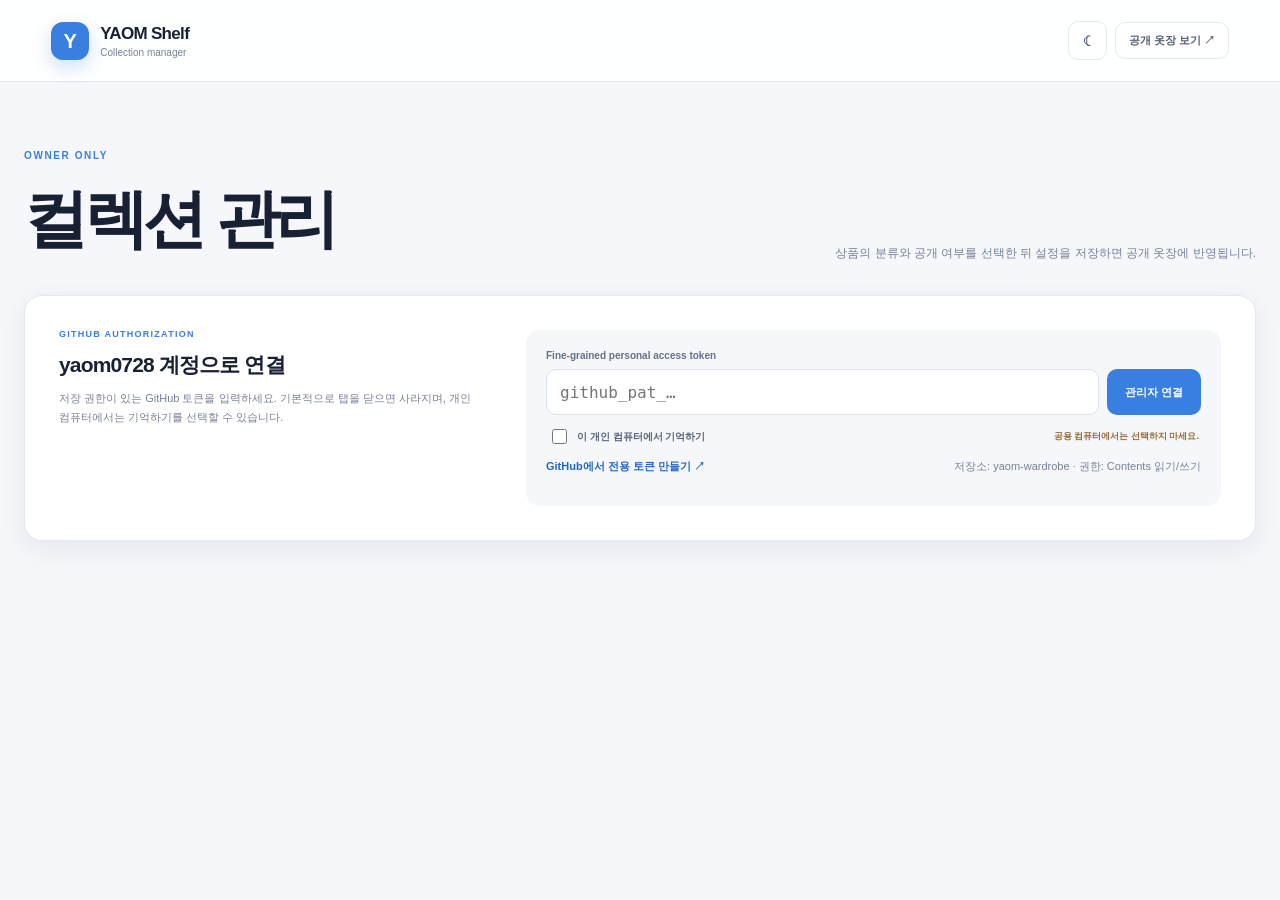
==== commit 0c821fd4: "Add per-item public-list visibility controls" ====
--- a/admin.html
+++ b/admin.html
@@ -10,7 +10,8 @@
   <link rel="preconnect" href="https://booth.pximg.net">
   <link rel="stylesheet" href="styles.css?v=20260920-admin">
   <link rel="stylesheet" href="theme.css?v=20260920-collections">
-  <link rel="stylesheet" href="admin.css?v=20260920-collections">
+  <link rel="stylesheet" href="admin.css?v=20261120-visibility">
+  <link rel="stylesheet" href="visibility.css?v=20261120-visibility">
 </head>
 <body class="admin-page">
   <header class="admin-header">
@@ -22,7 +23,7 @@
     <section class="admin-intro">
       <p>OWNER ONLY</p>
       <h1>컬렉션 관리</h1>
-      <span>상품의 분류를 바꾼 뒤 GitHub에 저장하면 공개 옷장에도 자동으로 반영됩니다.</span>
+      <span>상품의 분류와 공개 여부를 선택한 뒤 설정을 저장하면 공개 옷장에 반영됩니다.</span>
     </section>
 
     <section id="login-panel" class="login-panel" aria-labelledby="login-title">
@@ -55,26 +56,29 @@
       <div class="editor-toolbar">
         <label class="admin-search" for="admin-search"><span>⌕</span><input id="admin-search" type="search" placeholder="상품명 · 판매자 · 상품 번호 검색"></label>
         <select id="admin-category" aria-label="카테고리 필터"><option value="">모든 카테고리</option></select>
+        <select id="admin-visibility" aria-label="공개 여부 필터"><option value="">모든 공개 설정</option><option value="public">공개 상품만</option><option value="private">비공개 상품만</option></select>
         <label class="changed-toggle"><input id="changed-only" type="checkbox"><span>변경한 상품만</span></label>
       </div>
 
       <div class="editor-summary">
         <p><strong id="admin-count">0</strong>개의 상품</p>
         <p><strong id="changed-count">0</strong>개 변경됨</p>
+        <p><strong id="private-count">0</strong>개 비공개</p>
       </div>
+      <p class="visibility-note">비공개 상품은 공개 목록·검색·상품 수에서 숨겨집니다. 관리자에서는 계속 볼 수 있고 자동 동기화 후에도 유지됩니다. 공개 데이터나 과거 기록을 보호하는 보안 기능은 아닙니다.</p>
 
       <div id="admin-grid" class="admin-grid"></div>
       <div id="admin-empty" class="admin-empty" hidden>조건에 맞는 상품이 없어요.</div>
 
       <div class="save-dock">
         <div><strong id="dock-count">변경 사항 없음</strong><span>저장하면 GitHub Pages에 수 분 내 반영됩니다.</span></div>
-        <button id="save-collections" type="button" disabled>컬렉션 저장</button>
+        <button id="save-collections" type="button" disabled>설정 저장</button>
       </div>
       <p id="save-message" class="save-message" role="status"></p>
     </section>
   </main>
 
   <script src="data.js?v=20260920-admin"></script>
-  <script src="admin.js?v=20260920-collections"></script>
+  <script src="admin.js?v=20261120-visibility"></script>
 </body>
 </html>
--- a/visibility.css
+++ b/visibility.css
@@ -0,0 +1,13 @@
+/* Public-list visibility and admin controls. */
+[hidden]{display:none!important}
+.editor-toolbar{grid-template-columns:minmax(180px,1fr) 180px 180px 155px}
+.visibility-control{display:block;margin-top:12px}
+.visibility-control span{display:block;margin-bottom:6px;color:var(--muted);font-size:14px;font-weight:700}
+.visibility-control select{width:100%;min-height:42px;border:1px solid var(--line);border-radius:9px;background:var(--bg);padding:0 8px;color:var(--ink);font-size:14px;cursor:pointer}
+.visibility-control select:focus-visible{outline:2px solid var(--accent);outline-offset:2px}
+.private-badge{position:absolute;right:8px;top:8px;padding:6px 9px;border-radius:7px;background:#27354d;color:#fff;font-size:14px;font-weight:700}
+.admin-card.is-private .visibility-control select{border-style:dashed}
+.visibility-note{margin:14px 0 0;color:var(--muted);font-size:14px;line-height:1.7}
+.editor-summary{flex-wrap:wrap}
+@media(max-width:1100px){.editor-toolbar{grid-template-columns:1fr 1fr}.editor-toolbar .changed-toggle{grid-column:auto}}
+@media(max-width:620px){.editor-toolbar{grid-template-columns:1fr}}
